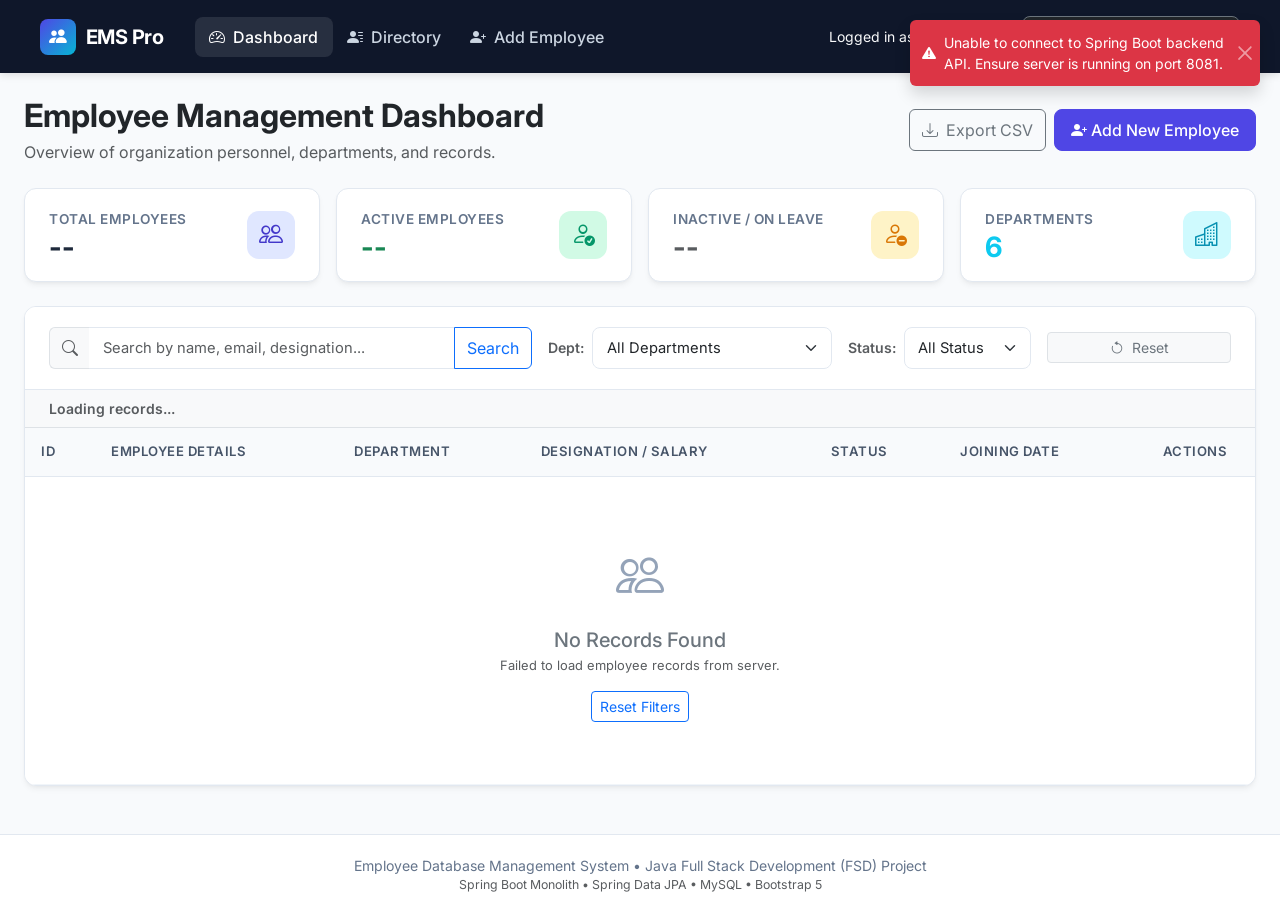
==== frontend/index.html @ 8de7b046 "feat: complete Employee Management System (Spring Boot, JPA, MySQL, Bootstrap) with documentation an" ====
<!DOCTYPE html>
<html lang="en">
<head>
    <meta charset="UTF-8">
    <meta name="viewport" content="width=device-width, initial-scale=1.0">
    <title>Employee Management System | Dashboard</title>
    <!-- Google Fonts -->
    <link rel="preconnect" href="https://fonts.googleapis.com">
    <link rel="preconnect" href="https://fonts.gstatic.com" crossorigin>
    <link href="https://fonts.googleapis.com/css2?family=Inter:wght@400;500;600;700&display=swap" rel="stylesheet">
    <!-- Bootstrap 5 CSS -->
    <link href="https://cdn.jsdelivr.net/npm/bootstrap@5.3.3/dist/css/bootstrap.min.css" rel="stylesheet">
    <!-- Bootstrap Icons -->
    <link rel="stylesheet" href="https://cdn.jsdelivr.net/npm/bootstrap-icons@1.11.3/font/bootstrap-icons.min.css">
    <!-- Custom CSS -->
    <link rel="stylesheet" href="css/style.css">
</head>
<body>

    <!-- Navigation Bar -->
    <nav class="navbar navbar-expand-lg navbar-dark navbar-custom">
        <div class="container-fluid px-lg-4">
            <a class="navbar-brand" href="index.html">
                <div class="brand-icon"><i class="bi bi-people-fill"></i></div>
                <span>EMS Pro</span>
            </a>
            <button class="navbar-toggler" type="button" data-bs-toggle="collapse" data-bs-target="#navbarContent">
                <span class="navbar-toggler-icon"></span>
            </button>
            <div class="collapse navbar-collapse" id="navbarContent">
                <ul class="navbar-nav me-auto mb-2 mb-lg-0 ms-lg-3">
                    <li class="nav-item">
                        <a class="nav-link active" href="index.html"><i class="bi bi-speedometer2 me-1"></i> Dashboard</a>
                    </li>
                    <li class="nav-item">
                        <a class="nav-link" href="employees.html"><i class="bi bi-person-lines-fill me-1"></i> Directory</a>
                    </li>
                    <li class="nav-item">
                        <a class="nav-link" href="add-employee.html"><i class="bi bi-person-plus-fill me-1"></i> Add Employee</a>
                    </li>
                </ul>

                <!-- Role Selector (Section 15) -->
                <div class="d-flex align-items-center gap-3">
                    <div class="d-flex align-items-center gap-2">
                        <span class="text-light small text-secondary">Logged in as:</span>
                        <div class="role-badge">
                            <i class="bi bi-shield-check text-warning"></i>
                            <span id="currentRoleDisplay">ADMIN</span>
                        </div>
                    </div>
                    <select id="roleSelect" class="form-select form-select-sm bg-dark text-light border-secondary" style="width: auto;">
                        <option value="ADMIN">Role: ADMIN (Full Access)</option>
                        <option value="HR">Role: HR (View / Add / Edit)</option>
                    </select>
                </div>
            </div>
        </div>
    </nav>

    <!-- Main Container -->
    <div class="container-fluid px-lg-4 py-4">

        <!-- Header & Action -->
        <div class="d-md-flex align-items-center justify-content-between mb-4">
            <div>
                <h2 class="fw-bold text-dark mb-1">Employee Management Dashboard</h2>
                <p class="text-muted mb-0">Overview of organization personnel, departments, and records.</p>
            </div>
            <div class="mt-3 mt-md-0 d-flex gap-2">
                <button class="btn btn-outline-secondary" onclick="exportToCSV()">
                    <i class="bi bi-download me-1"></i> Export CSV
                </button>
                <a href="add-employee.html" class="btn btn-primary-custom admin-hr-only">
                    <i class="bi bi-person-plus-fill me-1"></i> Add New Employee
                </a>
            </div>
        </div>

        <!-- Metric / Stats Cards -->
        <div class="row g-3 mb-4">
            <div class="col-12 col-sm-6 col-xl-3">
                <div class="stat-card">
                    <div class="d-flex align-items-center justify-content-between">
                        <div>
                            <div class="stat-title">Total Employees</div>
                            <div class="stat-value" id="statTotal">--</div>
                        </div>
                        <div class="stat-icon-wrapper stat-icon-primary">
                            <i class="bi bi-people"></i>
                        </div>
                    </div>
                </div>
            </div>
            <div class="col-12 col-sm-6 col-xl-3">
                <div class="stat-card">
                    <div class="d-flex align-items-center justify-content-between">
                        <div>
                            <div class="stat-title">Active Employees</div>
                            <div class="stat-value text-success" id="statActive">--</div>
                        </div>
                        <div class="stat-icon-wrapper stat-icon-success">
                            <i class="bi bi-person-check"></i>
                        </div>
                    </div>
                </div>
            </div>
            <div class="col-12 col-sm-6 col-xl-3">
                <div class="stat-card">
                    <div class="d-flex align-items-center justify-content-between">
                        <div>
                            <div class="stat-title">Inactive / On Leave</div>
                            <div class="stat-value text-muted" id="statInactive">--</div>
                        </div>
                        <div class="stat-icon-wrapper stat-icon-warning">
                            <i class="bi bi-person-dash"></i>
                        </div>
                    </div>
                </div>
            </div>
            <div class="col-12 col-sm-6 col-xl-3">
                <div class="stat-card">
                    <div class="d-flex align-items-center justify-content-between">
                        <div>
                            <div class="stat-title">Departments</div>
                            <div class="stat-value text-info" id="statDept">6</div>
                        </div>
                        <div class="stat-icon-wrapper stat-icon-info">
                            <i class="bi bi-buildings"></i>
                        </div>
                    </div>
                </div>
            </div>
        </div>

        <!-- Filter & Search Controls -->
        <div class="main-card mb-4">
            <div class="main-card-header">
                <div class="row g-3 align-items-center">
                    <!-- Search Input -->
                    <div class="col-12 col-md-5">
                        <div class="input-group">
                            <span class="input-group-text bg-light border-end-0"><i class="bi bi-search text-muted"></i></span>
                            <input type="text" id="searchInput" class="form-control border-start-0" placeholder="Search by name, email, designation...">
                            <button id="searchBtn" class="btn btn-outline-primary" type="button">Search</button>
                        </div>
                    </div>

                    <!-- Department Filter -->
                    <div class="col-12 col-sm-6 col-md-3">
                        <div class="d-flex align-items-center gap-2">
                            <label class="form-label mb-0 text-nowrap small text-muted">Dept:</label>
                            <select id="departmentFilter" class="form-select form-select-sm">
                                <option value="ALL">All Departments</option>
                                <option value="IT">IT</option>
                                <option value="HR">HR</option>
                                <option value="Finance">Finance</option>
                                <option value="Marketing">Marketing</option>
                                <option value="Sales">Sales</option>
                                <option value="Operations">Operations</option>
                            </select>
                        </div>
                    </div>

                    <!-- Status Filter -->
                    <div class="col-12 col-sm-6 col-md-2">
                        <div class="d-flex align-items-center gap-2">
                            <label class="form-label mb-0 text-nowrap small text-muted">Status:</label>
                            <select id="statusFilter" class="form-select form-select-sm">
                                <option value="ALL">All Status</option>
                                <option value="Active">Active</option>
                                <option value="Inactive">Inactive</option>
                            </select>
                        </div>
                    </div>

                    <!-- Reset Button -->
                    <div class="col-12 col-md-2 text-md-end">
                        <button id="resetFiltersBtn" class="btn btn-sm btn-light border text-secondary w-100 w-md-auto">
                            <i class="bi bi-arrow-counterclockwise me-1"></i> Reset
                        </button>
                    </div>
                </div>
            </div>

            <!-- Table Card Body -->
            <div class="card-body p-0">
                <div class="d-flex justify-content-between align-items-center px-4 py-2 border-bottom bg-light">
                    <span id="tableCountDisplay" class="small text-muted fw-semibold">Loading records...</span>
                    <div id="tableSpinner" class="spinner-border spinner-border-sm text-primary" role="status" style="display: none;">
                        <span class="visually-hidden">Loading...</span>
                    </div>
                </div>
                <div class="table-responsive">
                    <table class="table custom-table table-hover align-middle mb-0">
                        <thead>
                            <tr>
                                <th style="width: 70px;">ID</th>
                                <th>Employee Details</th>
                                <th>Department</th>
                                <th>Designation / Salary</th>
                                <th>Status</th>
                                <th>Joining Date</th>
                                <th style="width: 120px;" class="text-center">Actions</th>
                            </tr>
                        </thead>
                        <tbody id="employeeTableBody">
                            <!-- Populated dynamically via app.js -->
                        </tbody>
                    </table>
                </div>
            </div>
        </div>

    </div>

    <!-- View Employee Details Modal -->
    <div class="modal fade" id="viewEmployeeModal" tabindex="-1" aria-labelledby="viewModalLabel" aria-hidden="true">
        <div class="modal-dialog modal-dialog-centered">
            <div class="modal-content border-0 shadow">
                <div class="modal-header bg-primary text-white">
                    <h5 class="modal-title fw-bold" id="viewModalLabel"><i class="bi bi-person-badge me-2"></i> Employee Profile</h5>
                    <button type="button" class="btn-close btn-close-white" data-bs-dismiss="modal" aria-label="Close"></button>
                </div>
                <div class="modal-body p-4">
                    <div class="text-center mb-4">
                        <div class="stat-icon-wrapper stat-icon-primary mx-auto mb-2" style="width: 64px; height: 64px; font-size: 2rem;">
                            <i class="bi bi-person"></i>
                        </div>
                        <h4 class="fw-bold mb-0 text-dark" id="viewModalName">--</h4>
                        <div class="text-muted" id="viewModalDesignation">--</div>
                        <div class="mt-2" id="viewModalStatus"></div>
                    </div>

                    <div class="list-group list-group-flush border rounded-3">
                        <div class="list-group-item d-flex justify-content-between py-2">
                            <span class="text-muted small">Email</span>
                            <span class="fw-semibold small" id="viewModalEmail">--</span>
                        </div>
                        <div class="list-group-item d-flex justify-content-between py-2">
                            <span class="text-muted small">Phone</span>
                            <span class="fw-semibold small" id="viewModalPhone">--</span>
                        </div>
                        <div class="list-group-item d-flex justify-content-between py-2">
                            <span class="text-muted small">Department</span>
                            <span class="fw-semibold small" id="viewModalDept">--</span>
                        </div>
                        <div class="list-group-item d-flex justify-content-between py-2">
                            <span class="text-muted small">Monthly Salary</span>
                            <span class="fw-semibold small text-success" id="viewModalSalary">--</span>
                        </div>
                        <div class="list-group-item d-flex justify-content-between py-2">
                            <span class="text-muted small">Date of Birth</span>
                            <span class="fw-semibold small" id="viewModalDob">--</span>
                        </div>
                        <div class="list-group-item d-flex justify-content-between py-2">
                            <span class="text-muted small">Gender</span>
                            <span class="fw-semibold small" id="viewModalGender">--</span>
                        </div>
                        <div class="list-group-item d-flex justify-content-between py-2">
                            <span class="text-muted small">Joining Date</span>
                            <span class="fw-semibold small" id="viewModalJoiningDate">--</span>
                        </div>
                        <div class="list-group-item py-2">
                            <span class="text-muted small d-block mb-1">Address</span>
                            <span class="fw-semibold small text-secondary" id="viewModalAddress">--</span>
                        </div>
                    </div>
                </div>
                <div class="modal-footer bg-light">
                    <button type="button" class="btn btn-secondary btn-sm" data-bs-dismiss="modal">Close</button>
                </div>
            </div>
        </div>
    </div>

    <!-- Delete Confirmation Modal -->
    <div class="modal fade" id="deleteConfirmModal" tabindex="-1" aria-labelledby="deleteModalLabel" aria-hidden="true">
        <div class="modal-dialog modal-dialog-centered modal-sm">
            <div class="modal-content border-0 shadow">
                <div class="modal-body text-center p-4">
                    <div class="text-danger mb-3">
                        <i class="bi bi-exclamation-triangle-fill" style="font-size: 3rem;"></i>
                    </div>
                    <h5 class="fw-bold mb-2">Delete Employee?</h5>
                    <p class="text-muted small mb-4">
                        Are you sure you want to delete <strong id="deleteEmployeeName">this employee</strong>? This action will permanently remove the record from the MySQL database.
                    </p>
                    <div class="d-flex gap-2 justify-content-center">
                        <button type="button" class="btn btn-light btn-sm px-3" data-bs-dismiss="modal">Cancel</button>
                        <button type="button" id="confirmDeleteBtn" class="btn btn-danger btn-sm px-3">Yes, Delete</button>
                    </div>
                </div>
            </div>
        </div>
    </div>

    <!-- Footer -->
    <footer class="text-center">
        <div class="container">
            <p class="mb-0">Employee Database Management System &bull; Java Full Stack Development (FSD) Project</p>
            <p class="mb-0 small text-muted">Spring Boot Monolith &bull; Spring Data JPA &bull; MySQL &bull; Bootstrap 5</p>
        </div>
    </footer>

    <!-- Bootstrap 5 JS Bundle -->
    <script src="https://cdn.jsdelivr.net/npm/bootstrap@5.3.3/dist/js/bootstrap.bundle.min.js"></script>
    <!-- App Logic JS -->
    <script src="js/app.js"></script>
</body>
</html>
---- frontend/css/style.css ----
/* ========================================================
   Employee Database Management System - Custom Stylesheet
   Modern, Clean, Enterprise UI using Bootstrap 5
   ======================================================== */

:root {
    --primary-color: #4f46e5;
    --primary-hover: #4338ca;
    --primary-light: #eef2ff;
    --secondary-color: #0f172a;
    --accent-color: #06b6d4;
    --success-color: #10b981;
    --warning-color: #f59e0b;
    --danger-color: #ef4444;
    --bg-light: #f8fafc;
    --card-bg: #ffffff;
    --border-color: #e2e8f0;
    --text-primary: #1e293b;
    --text-muted: #64748b;
    --radius-sm: 8px;
    --radius-md: 12px;
    --radius-lg: 16px;
    --shadow-subtle: 0 1px 3px 0 rgba(0, 0, 0, 0.05), 0 1px 2px -1px rgba(0, 0, 0, 0.05);
    --shadow-card: 0 4px 6px -1px rgba(0, 0, 0, 0.05), 0 2px 4px -2px rgba(0, 0, 0, 0.05);
    --shadow-hover: 0 10px 15px -3px rgba(0, 0, 0, 0.08), 0 4px 6px -4px rgba(0, 0, 0, 0.04);
}

body {
    font-family: 'Inter', -apple-system, BlinkMacSystemFont, "Segoe UI", Roboto, Helvetica, Arial, sans-serif;
    background-color: var(--bg-light);
    color: var(--text-primary);
    min-height: 100vh;
    display: flex;
    flex-direction: column;
}

/* Navbar */
.navbar-custom {
    background-color: var(--secondary-color);
    box-shadow: 0 2px 8px rgba(0,0,0,0.12);
    padding: 0.85rem 1rem;
}

.navbar-brand {
    font-weight: 700;
    font-size: 1.25rem;
    letter-spacing: -0.5px;
    display: flex;
    align-items: center;
    gap: 0.6rem;
}

.brand-icon {
    width: 36px;
    height: 36px;
    border-radius: 8px;
    background: linear-gradient(135deg, #4f46e5, #06b6d4);
    display: flex;
    align-items: center;
    justify-content: center;
    color: #fff;
    font-size: 1.1rem;
}

.nav-link {
    font-weight: 500;
    color: #cbd5e1 !important;
    padding: 0.5rem 0.9rem !important;
    border-radius: var(--radius-sm);
    transition: all 0.2s ease;
}

.nav-link:hover, .nav-link.active {
    color: #ffffff !important;
    background-color: rgba(255, 255, 255, 0.1);
}

/* Stat Cards */
.stat-card {
    background-color: var(--card-bg);
    border: 1px solid var(--border-color);
    border-radius: var(--radius-md);
    padding: 1.25rem 1.5rem;
    box-shadow: var(--shadow-card);
    transition: transform 0.2s ease, box-shadow 0.2s ease;
    position: relative;
    overflow: hidden;
}

.stat-card:hover {
    transform: translateY(-2px);
    box-shadow: var(--shadow-hover);
}

.stat-icon-wrapper {
    width: 48px;
    height: 48px;
    border-radius: 12px;
    display: flex;
    align-items: center;
    justify-content: center;
    font-size: 1.5rem;
}

.stat-icon-primary {
    background-color: #e0e7ff;
    color: #4338ca;
}

.stat-icon-success {
    background-color: #d1fae5;
    color: #059669;
}

.stat-icon-warning {
    background-color: #fef3c7;
    color: #d97706;
}

.stat-icon-info {
    background-color: #cffafe;
    color: #0891b2;
}

.stat-title {
    font-size: 0.85rem;
    font-weight: 600;
    text-transform: uppercase;
    letter-spacing: 0.5px;
    color: var(--text-muted);
    margin-bottom: 0.25rem;
}

.stat-value {
    font-size: 1.75rem;
    font-weight: 700;
    color: var(--text-primary);
    line-height: 1;
}

/* Cards & Containers */
.main-card {
    background: var(--card-bg);
    border: 1px solid var(--border-color);
    border-radius: var(--radius-md);
    box-shadow: var(--shadow-card);
    overflow: hidden;
}

.main-card-header {
    background-color: #ffffff;
    border-bottom: 1px solid var(--border-color);
    padding: 1.25rem 1.5rem;
}

/* Table styling */
.custom-table {
    margin-bottom: 0;
}

.custom-table thead th {
    background-color: #f8fafc;
    color: #475569;
    font-weight: 600;
    font-size: 0.82rem;
    text-transform: uppercase;
    letter-spacing: 0.5px;
    border-bottom: 1px solid var(--border-color);
    padding: 0.9rem 1rem;
    white-space: nowrap;
}

.custom-table tbody td {
    padding: 0.9rem 1rem;
    vertical-align: middle;
    border-bottom: 1px solid #f1f5f9;
    font-size: 0.92rem;
}

.custom-table tbody tr:hover {
    background-color: #f8fafc;
}

.employee-avatar {
    width: 38px;
    height: 38px;
    border-radius: 50%;
    background-color: #e0e7ff;
    color: #4338ca;
    display: inline-flex;
    align-items: center;
    justify-content: center;
    font-weight: 600;
    font-size: 0.88rem;
    margin-right: 0.75rem;
}

/* Status Badges */
.badge-status {
    padding: 0.35rem 0.65rem;
    font-size: 0.78rem;
    font-weight: 600;
    border-radius: 9999px;
}

.badge-status-active {
    background-color: #d1fae5;
    color: #065f46;
    border: 1px solid #a7f3d0;
}

.badge-status-inactive {
    background-color: #f1f5f9;
    color: #475569;
    border: 1px solid #cbd5e1;
}

.badge-department {
    background-color: #f1f5f9;
    color: #334155;
    border-radius: 6px;
    padding: 0.25rem 0.55rem;
    font-size: 0.8rem;
    font-weight: 500;
}

/* Buttons */
.btn-primary-custom {
    background-color: var(--primary-color);
    border-color: var(--primary-color);
    color: #ffffff;
    font-weight: 500;
    padding: 0.5rem 1rem;
    border-radius: var(--radius-sm);
    transition: all 0.2s ease;
}

.btn-primary-custom:hover {
    background-color: var(--primary-hover);
    border-color: var(--primary-hover);
    color: #ffffff;
}

.btn-action {
    width: 32px;
    height: 32px;
    padding: 0;
    display: inline-flex;
    align-items: center;
    justify-content: center;
    border-radius: 6px;
    font-size: 0.85rem;
    transition: all 0.15s ease;
}

/* Empty State */
.empty-state {
    padding: 3rem 1.5rem;
    text-align: center;
}

.empty-state-icon {
    font-size: 3rem;
    color: #94a3b8;
    margin-bottom: 1rem;
}

/* Form Styling */
.form-label {
    font-weight: 600;
    font-size: 0.88rem;
    color: #334155;
    margin-bottom: 0.4rem;
}

.form-control, .form-select {
    border-radius: var(--radius-sm);
    border: 1px solid var(--border-color);
    padding: 0.55rem 0.85rem;
    font-size: 0.92rem;
    transition: border-color 0.15s ease, box-shadow 0.15s ease;
}

.form-control:focus, .form-select:focus {
    border-color: var(--primary-color);
    box-shadow: 0 0 0 3px rgba(79, 70, 229, 0.15);
}

.required-star {
    color: var(--danger-color);
    font-weight: bold;
}

/* Role badge */
.role-badge {
    background: rgba(255, 255, 255, 0.15);
    border: 1px solid rgba(255, 255, 255, 0.3);
    color: #fff;
    font-size: 0.78rem;
    padding: 0.25rem 0.6rem;
    border-radius: 9999px;
    display: inline-flex;
    align-items: center;
    gap: 0.35rem;
}

/* Toast alert container */
#toastContainer {
    position: fixed;
    top: 20px;
    right: 20px;
    z-index: 9999;
}

/* Footer */
footer {
    margin-top: auto;
    background-color: #ffffff;
    border-top: 1px solid var(--border-color);
    padding: 1.25rem 0;
    font-size: 0.88rem;
    color: var(--text-muted);
}
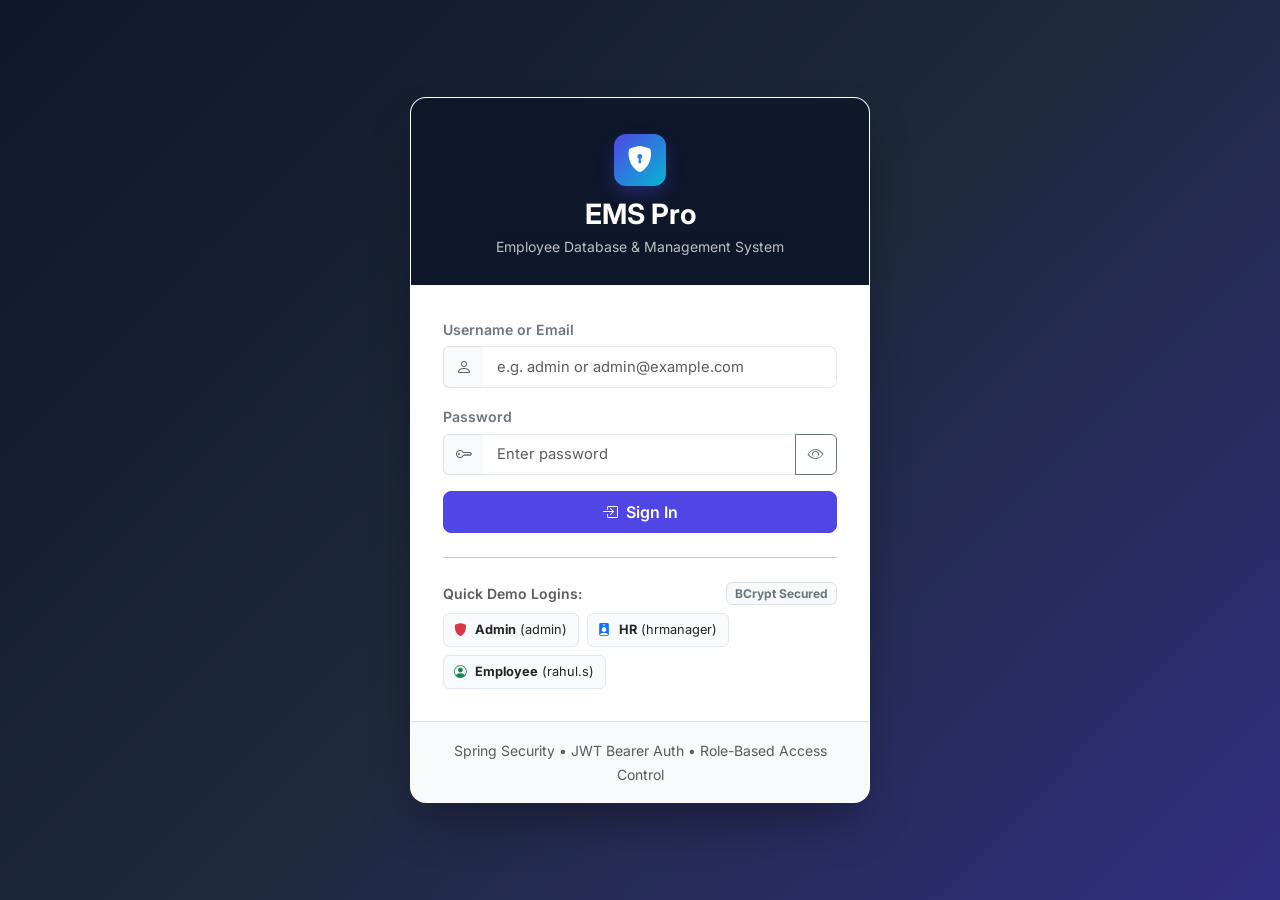
==== commit edfbfd60: "feat(security): implement Phase 1 Spring Security and JWT authentication foundation" ====
--- a/frontend/index.html
+++ b/frontend/index.html
@@ -3,8 +3,8 @@
 <head>
     <meta charset="UTF-8">
     <meta name="viewport" content="width=device-width, initial-scale=1.0">
-    <title>Employee Management System | Dashboard</title>
-    <!-- Google Fonts -->
+    <title>Employee Management System | EMS Pro Dashboard</title>
+    <!-- Google Fonts: Inter -->
     <link rel="preconnect" href="https://fonts.googleapis.com">
     <link rel="preconnect" href="https://fonts.gstatic.com" crossorigin>
     <link href="https://fonts.googleapis.com/css2?family=Inter:wght@400;500;600;700&display=swap" rel="stylesheet">
@@ -29,30 +29,39 @@
             </button>
             <div class="collapse navbar-collapse" id="navbarContent">
                 <ul class="navbar-nav me-auto mb-2 mb-lg-0 ms-lg-3">
-                    <li class="nav-item">
+                    <li class="nav-item nav-admin-hr">
                         <a class="nav-link active" href="index.html"><i class="bi bi-speedometer2 me-1"></i> Dashboard</a>
                     </li>
-                    <li class="nav-item">
+                    <li class="nav-item nav-admin-hr">
                         <a class="nav-link" href="employees.html"><i class="bi bi-person-lines-fill me-1"></i> Directory</a>
                     </li>
-                    <li class="nav-item">
+                    <li class="nav-item nav-admin-hr">
                         <a class="nav-link" href="add-employee.html"><i class="bi bi-person-plus-fill me-1"></i> Add Employee</a>
                     </li>
+                    <li class="nav-item">
+                        <a class="nav-link" href="profile.html"><i class="bi bi-person-circle me-1"></i> My Profile</a>
+                    </li>
                 </ul>
 
-                <!-- Role Selector (Section 15) -->
-                <div class="d-flex align-items-center gap-3">
+                <!-- Authenticated User Display & Actions -->
+                <div class="d-flex align-items-center gap-2">
                     <div class="d-flex align-items-center gap-2">
-                        <span class="text-light small text-secondary">Logged in as:</span>
+                        <span class="text-light small text-secondary">User:</span>
                         <div class="role-badge">
                             <i class="bi bi-shield-check text-warning"></i>
-                            <span id="currentRoleDisplay">ADMIN</span>
-                        </div>
-                    </div>
-                    <select id="roleSelect" class="form-select form-select-sm bg-dark text-light border-secondary" style="width: auto;">
-                        <option value="ADMIN">Role: ADMIN (Full Access)</option>
-                        <option value="HR">Role: HR (View / Add / Edit)</option>
-                    </select>
+                            <span id="currentUsernameDisplay">admin</span>
+                            <span class="badge bg-secondary ms-1" id="currentRoleDisplay">ADMIN</span>
+                        </div>
+                    </div>
+                    <button class="btn btn-sm btn-outline-info admin-only d-none" data-bs-toggle="modal" data-bs-target="#registerUserModal" title="Register New System User">
+                        <i class="bi bi-person-plus"></i> New User
+                    </button>
+                    <button class="btn btn-sm btn-outline-warning" data-bs-toggle="modal" data-bs-target="#changePasswordModal" title="Change Password">
+                        <i class="bi bi-key"></i> Password
+                    </button>
+                    <button class="btn btn-sm btn-outline-danger" onclick="logout()" title="Sign Out">
+                        <i class="bi bi-box-arrow-right"></i> Sign Out
+                    </button>
                 </div>
             </div>
         </div>
@@ -67,18 +76,18 @@
                 <h2 class="fw-bold text-dark mb-1">Employee Management Dashboard</h2>
                 <p class="text-muted mb-0">Overview of organization personnel, departments, and records.</p>
             </div>
-            <div class="mt-3 mt-md-0 d-flex gap-2">
+            <div class="mt-3 mt-md-0 d-flex gap-2 admin-hr-only">
                 <button class="btn btn-outline-secondary" onclick="exportToCSV()">
                     <i class="bi bi-download me-1"></i> Export CSV
                 </button>
-                <a href="add-employee.html" class="btn btn-primary-custom admin-hr-only">
+                <a href="add-employee.html" class="btn btn-primary-custom">
                     <i class="bi bi-person-plus-fill me-1"></i> Add New Employee
                 </a>
             </div>
         </div>
 
-        <!-- Metric / Stats Cards -->
-        <div class="row g-3 mb-4">
+        <!-- Metric / Stats Cards (Admin & HR) -->
+        <div class="row g-3 mb-4 admin-hr-only" id="statsRow">
             <div class="col-12 col-sm-6 col-xl-3">
                 <div class="stat-card">
                     <div class="d-flex align-items-center justify-content-between">
@@ -122,93 +131,132 @@
                 <div class="stat-card">
                     <div class="d-flex align-items-center justify-content-between">
                         <div>
-                            <div class="stat-title">Departments</div>
-                            <div class="stat-value text-info" id="statDept">6</div>
-                        </div>
-                        <div class="stat-icon-wrapper stat-icon-info">
-                            <i class="bi bi-buildings"></i>
-                        </div>
-                    </div>
-                </div>
-            </div>
-        </div>
-
-        <!-- Filter & Search Controls -->
-        <div class="main-card mb-4">
-            <div class="main-card-header">
-                <div class="row g-3 align-items-center">
-                    <!-- Search Input -->
-                    <div class="col-12 col-md-5">
-                        <div class="input-group">
-                            <span class="input-group-text bg-light border-end-0"><i class="bi bi-search text-muted"></i></span>
-                            <input type="text" id="searchInput" class="form-control border-start-0" placeholder="Search by name, email, designation...">
-                            <button id="searchBtn" class="btn btn-outline-primary" type="button">Search</button>
-                        </div>
-                    </div>
-
-                    <!-- Department Filter -->
-                    <div class="col-12 col-sm-6 col-md-3">
-                        <div class="d-flex align-items-center gap-2">
-                            <label class="form-label mb-0 text-nowrap small text-muted">Dept:</label>
-                            <select id="departmentFilter" class="form-select form-select-sm">
-                                <option value="ALL">All Departments</option>
-                                <option value="IT">IT</option>
-                                <option value="HR">HR</option>
-                                <option value="Finance">Finance</option>
-                                <option value="Marketing">Marketing</option>
-                                <option value="Sales">Sales</option>
-                                <option value="Operations">Operations</option>
-                            </select>
-                        </div>
-                    </div>
-
-                    <!-- Status Filter -->
-                    <div class="col-12 col-sm-6 col-md-2">
-                        <div class="d-flex align-items-center gap-2">
-                            <label class="form-label mb-0 text-nowrap small text-muted">Status:</label>
-                            <select id="statusFilter" class="form-select form-select-sm">
-                                <option value="ALL">All Status</option>
-                                <option value="Active">Active</option>
-                                <option value="Inactive">Inactive</option>
-                            </select>
-                        </div>
-                    </div>
-
-                    <!-- Reset Button -->
-                    <div class="col-12 col-md-2 text-md-end">
-                        <button id="resetFiltersBtn" class="btn btn-sm btn-light border text-secondary w-100 w-md-auto">
-                            <i class="bi bi-arrow-counterclockwise me-1"></i> Reset
-                        </button>
-                    </div>
-                </div>
-            </div>
-
-            <!-- Table Card Body -->
-            <div class="card-body p-0">
-                <div class="d-flex justify-content-between align-items-center px-4 py-2 border-bottom bg-light">
-                    <span id="tableCountDisplay" class="small text-muted fw-semibold">Loading records...</span>
-                    <div id="tableSpinner" class="spinner-border spinner-border-sm text-primary" role="status" style="display: none;">
+                            <div class="stat-title">Security Status</div>
+                            <div class="stat-value text-primary fs-5" id="securityBadge">JWT Active</div>
+                        </div>
+                        <div class="stat-icon-wrapper stat-icon-primary">
+                            <i class="bi bi-shield-check"></i>
+                        </div>
+                    </div>
+                </div>
+            </div>
+        </div>
+
+        <!-- Employee Role Notice & View (Visible when role is EMPLOYEE) -->
+        <div id="employeeRoleViewContainer" class="d-none mb-4">
+            <div class="alert alert-info border-info d-flex align-items-center justify-content-between">
+                <div>
+                    <i class="bi bi-info-circle-fill me-2 fs-5"></i>
+                    <strong>Employee Access Mode:</strong> You are signed in as an employee. In accordance with organizational security policies, employees can view only their personal profile record and cannot access the company-wide personnel directory.
+                </div>
+                <a href="profile.html" class="btn btn-sm btn-primary">
+                    <i class="bi bi-person-badge me-1"></i> Full Profile
+                </a>
+            </div>
+
+            <div class="main-card">
+                <div class="main-card-header d-flex align-items-center justify-content-between">
+                    <h5 class="fw-bold mb-0 text-dark"><i class="bi bi-person-circle text-primary me-2"></i>My Employee Profile Details</h5>
+                    <span class="badge bg-success" id="empRoleStatusBadge">Active</span>
+                </div>
+                <div class="card-body p-4" id="empRoleCardBody">
+                    <div class="text-center py-4" id="empRoleSpinner">
+                        <div class="spinner-border text-primary" role="status"></div>
+                    </div>
+                    <div id="empRoleDetails" class="row g-3 d-none">
+                        <div class="col-md-3 text-center border-end">
+                            <div class="employee-avatar mx-auto mb-2" id="empRoleAvatar" style="width: 72px; height: 72px; font-size: 1.8rem;">RS</div>
+                            <h5 class="fw-bold text-dark mb-0" id="empRoleName">Rahul Sharma</h5>
+                            <span class="text-muted small" id="empRoleDesignation">Senior Java Engineer</span>
+                        </div>
+                        <div class="col-md-9">
+                            <div class="row g-2">
+                                <div class="col-sm-4"><span class="text-muted small">Employee ID:</span><div class="fw-bold" id="empRoleId">#1</div></div>
+                                <div class="col-sm-4"><span class="text-muted small">Email:</span><div class="fw-semibold" id="empRoleEmail">--</div></div>
+                                <div class="col-sm-4"><span class="text-muted small">Phone:</span><div class="fw-semibold" id="empRolePhone">--</div></div>
+                                <div class="col-sm-4"><span class="text-muted small">Department:</span><div class="fw-semibold" id="empRoleDept">--</div></div>
+                                <div class="col-sm-4"><span class="text-muted small">Joining Date:</span><div class="fw-semibold" id="empRoleJoin">--</div></div>
+                                <div class="col-sm-4"><span class="text-muted small">Salary:</span><div class="fw-bold text-success" id="empRoleSalary">--</div></div>
+                            </div>
+                        </div>
+                    </div>
+                </div>
+            </div>
+        </div>
+
+        <!-- Filter & Search Section (Admin & HR) -->
+        <div class="filter-card mb-4 admin-hr-only">
+            <div class="row g-3 align-items-end">
+                <div class="col-12 col-md-4">
+                    <label class="form-label form-label-custom">Search Employees</label>
+                    <div class="input-group">
+                        <span class="input-group-text bg-white border-end-0 text-muted"><i class="bi bi-search"></i></span>
+                        <input type="text" id="searchInput" class="form-control border-start-0 ps-0" placeholder="Search by name, email, or designation...">
+                    </div>
+                </div>
+                <div class="col-12 col-sm-6 col-md-3">
+                    <label class="form-label form-label-custom">Filter by Department</label>
+                    <select id="departmentFilter" class="form-select">
+                        <option value="ALL">All Departments</option>
+                        <option value="Engineering">Engineering</option>
+                        <option value="Human Resources">Human Resources</option>
+                        <option value="Marketing">Marketing</option>
+                        <option value="Finance">Finance</option>
+                        <option value="Operations">Operations</option>
+                        <option value="Sales">Sales</option>
+                    </select>
+                </div>
+                <div class="col-12 col-sm-6 col-md-3">
+                    <label class="form-label form-label-custom">Filter by Status</label>
+                    <select id="statusFilter" class="form-select">
+                        <option value="ALL">All Statuses</option>
+                        <option value="Active">Active</option>
+                        <option value="Inactive">Inactive</option>
+                    </select>
+                </div>
+                <div class="col-12 col-md-2 d-flex gap-2">
+                    <button class="btn btn-outline-secondary w-100" id="resetFiltersBtn" title="Reset Filters">
+                        <i class="bi bi-arrow-counterclockwise me-1"></i> Reset
+                    </button>
+                </div>
+            </div>
+        </div>
+
+        <!-- Employee Table Card (Admin & HR) -->
+        <div class="main-card admin-hr-only">
+            <div class="main-card-header d-flex flex-wrap align-items-center justify-content-between gap-2">
+                <div class="d-flex align-items-center gap-2">
+                    <h5 class="fw-bold text-dark mb-0">Employee Directory</h5>
+                    <span class="badge bg-light text-secondary border" id="tableCountDisplay">Showing 0 employees</span>
+                </div>
+                <div class="d-flex align-items-center gap-2">
+                    <div class="spinner-border spinner-border-sm text-primary" id="tableSpinner" role="status" style="display: none;">
                         <span class="visually-hidden">Loading...</span>
                     </div>
-                </div>
-                <div class="table-responsive">
-                    <table class="table custom-table table-hover align-middle mb-0">
-                        <thead>
-                            <tr>
-                                <th style="width: 70px;">ID</th>
-                                <th>Employee Details</th>
-                                <th>Department</th>
-                                <th>Designation / Salary</th>
-                                <th>Status</th>
-                                <th>Joining Date</th>
-                                <th style="width: 120px;" class="text-center">Actions</th>
-                            </tr>
-                        </thead>
-                        <tbody id="employeeTableBody">
-                            <!-- Populated dynamically via app.js -->
-                        </tbody>
-                    </table>
-                </div>
+                    <button class="btn btn-sm btn-outline-secondary" onclick="loadEmployees()" title="Refresh records">
+                        <i class="bi bi-arrow-clockwise"></i> Refresh
+                    </button>
+                </div>
+            </div>
+
+            <div class="table-responsive">
+                <table class="table table-custom align-middle mb-0">
+                    <thead>
+                        <tr>
+                            <th scope="col" style="width: 70px;">ID</th>
+                            <th scope="col">Employee Name</th>
+                            <th scope="col">Department</th>
+                            <th scope="col">Designation</th>
+                            <th scope="col">Status</th>
+                            <th scope="col">Joining Date</th>
+                            <th scope="col">Salary</th>
+                            <th scope="col" class="text-center" style="width: 140px;">Actions</th>
+                        </tr>
+                    </thead>
+                    <tbody id="employeeTableBody">
+                        <!-- Populated dynamically via app.js -->
+                    </tbody>
+                </table>
             </div>
         </div>
 
@@ -218,32 +266,36 @@
     <div class="modal fade" id="viewEmployeeModal" tabindex="-1" aria-labelledby="viewModalLabel" aria-hidden="true">
         <div class="modal-dialog modal-dialog-centered">
             <div class="modal-content border-0 shadow">
-                <div class="modal-header bg-primary text-white">
-                    <h5 class="modal-title fw-bold" id="viewModalLabel"><i class="bi bi-person-badge me-2"></i> Employee Profile</h5>
-                    <button type="button" class="btn-close btn-close-white" data-bs-dismiss="modal" aria-label="Close"></button>
+                <div class="modal-header bg-light">
+                    <h5 class="modal-title fw-bold text-dark" id="viewModalLabel">
+                        <i class="bi bi-person-badge me-2 text-primary"></i>Employee Details
+                    </h5>
+                    <button type="button" class="btn-close" data-bs-dismiss="modal" aria-label="Close"></button>
                 </div>
                 <div class="modal-body p-4">
                     <div class="text-center mb-4">
-                        <div class="stat-icon-wrapper stat-icon-primary mx-auto mb-2" style="width: 64px; height: 64px; font-size: 2rem;">
-                            <i class="bi bi-person"></i>
-                        </div>
-                        <h4 class="fw-bold mb-0 text-dark" id="viewModalName">--</h4>
-                        <div class="text-muted" id="viewModalDesignation">--</div>
-                        <div class="mt-2" id="viewModalStatus"></div>
-                    </div>
-
-                    <div class="list-group list-group-flush border rounded-3">
-                        <div class="list-group-item d-flex justify-content-between py-2">
-                            <span class="text-muted small">Email</span>
+                        <div class="employee-avatar mx-auto mb-2" id="viewModalAvatar" style="width: 64px; height: 64px; font-size: 1.5rem;">JD</div>
+                        <h5 class="fw-bold mb-0 text-dark" id="viewModalFullName">John Doe</h5>
+                        <p class="text-muted small mb-1" id="viewModalDesignation">Software Engineer</p>
+                        <span class="badge" id="viewModalStatusBadge">Active</span>
+                    </div>
+
+                    <div class="list-group list-group-flush border-top border-bottom">
+                        <div class="list-group-item d-flex justify-content-between py-2">
+                            <span class="text-muted small">Employee ID</span>
+                            <span class="fw-semibold small" id="viewModalId">--</span>
+                        </div>
+                        <div class="list-group-item d-flex justify-content-between py-2">
+                            <span class="text-muted small">Email Address</span>
                             <span class="fw-semibold small" id="viewModalEmail">--</span>
                         </div>
                         <div class="list-group-item d-flex justify-content-between py-2">
-                            <span class="text-muted small">Phone</span>
+                            <span class="text-muted small">Phone Number</span>
                             <span class="fw-semibold small" id="viewModalPhone">--</span>
                         </div>
                         <div class="list-group-item d-flex justify-content-between py-2">
                             <span class="text-muted small">Department</span>
-                            <span class="fw-semibold small" id="viewModalDept">--</span>
+                            <span class="fw-semibold small" id="viewModalDepartment">--</span>
                         </div>
                         <div class="list-group-item d-flex justify-content-between py-2">
                             <span class="text-muted small">Monthly Salary</span>
@@ -295,11 +347,92 @@
         </div>
     </div>
 
+    <!-- Change Password Modal -->
+    <div class="modal fade" id="changePasswordModal" tabindex="-1" aria-labelledby="changePasswordModalLabel" aria-hidden="true">
+        <div class="modal-dialog modal-dialog-centered">
+            <div class="modal-content">
+                <div class="modal-header">
+                    <h5 class="modal-title fw-bold" id="changePasswordModalLabel"><i class="bi bi-shield-lock me-2 text-warning"></i>Change Password</h5>
+                    <button type="button" class="btn-close" data-bs-dismiss="modal" aria-label="Close"></button>
+                </div>
+                <div class="modal-body p-4">
+                    <div id="changePasswordAlert" class="alert d-none py-2 px-3 small" role="alert"></div>
+                    <form id="changePasswordForm" novalidate>
+                        <div class="mb-3">
+                            <label for="currentPasswordInput" class="form-label small fw-semibold">Current Password</label>
+                            <input type="password" class="form-control" id="currentPasswordInput" required>
+                        </div>
+                        <div class="mb-3">
+                            <label for="newPasswordInput" class="form-label small fw-semibold">New Password (min 6 characters)</label>
+                            <input type="password" class="form-control" id="newPasswordInput" required>
+                        </div>
+                        <div class="mb-3">
+                            <label for="confirmPasswordInput" class="form-label small fw-semibold">Confirm New Password</label>
+                            <input type="password" class="form-control" id="confirmPasswordInput" required>
+                        </div>
+                        <div class="d-flex justify-content-end gap-2 mt-4">
+                            <button type="button" class="btn btn-outline-secondary" data-bs-dismiss="modal">Cancel</button>
+                            <button type="submit" class="btn btn-primary-custom" id="submitChangePasswordBtn">Update Password</button>
+                        </div>
+                    </form>
+                </div>
+            </div>
+        </div>
+    </div>
+
+    <!-- Register User Modal (ADMIN only) -->
+    <div class="modal fade" id="registerUserModal" tabindex="-1" aria-labelledby="registerUserModalLabel" aria-hidden="true">
+        <div class="modal-dialog modal-dialog-centered">
+            <div class="modal-content">
+                <div class="modal-header">
+                    <h5 class="modal-title fw-bold" id="registerUserModalLabel"><i class="bi bi-person-plus-fill me-2 text-primary"></i>Register New System User</h5>
+                    <button type="button" class="btn-close" data-bs-dismiss="modal" aria-label="Close"></button>
+                </div>
+                <div class="modal-body p-4">
+                    <div id="registerUserAlert" class="alert d-none py-2 px-3 small" role="alert"></div>
+                    <form id="registerUserForm" novalidate>
+                        <div class="mb-3">
+                            <label for="regUsernameInput" class="form-label small fw-semibold">Username</label>
+                            <input type="text" class="form-control" id="regUsernameInput" required placeholder="e.g. jdoe">
+                        </div>
+                        <div class="mb-3">
+                            <label for="regEmailInput" class="form-label small fw-semibold">Email Address</label>
+                            <input type="email" class="form-control" id="regEmailInput" required placeholder="e.g. jdoe@example.com">
+                        </div>
+                        <div class="mb-3">
+                            <label for="regPasswordInput" class="form-label small fw-semibold">Password</label>
+                            <input type="password" class="form-control" id="regPasswordInput" required placeholder="Minimum 6 characters">
+                        </div>
+                        <div class="mb-3">
+                            <label for="regRoleSelect" class="form-label small fw-semibold">User Role</label>
+                            <select class="form-select" id="regRoleSelect" required>
+                                <option value="ADMIN">ADMIN - Full Administrative Access</option>
+                                <option value="HR">HR - Personnel Management (No Deletion)</option>
+                                <option value="EMPLOYEE">EMPLOYEE - Self Service View Only</option>
+                            </select>
+                        </div>
+                        <div class="mb-3">
+                            <label for="regEmployeeIdInput" class="form-label small fw-semibold">Linked Employee ID (Optional, for EMPLOYEE role)</label>
+                            <input type="number" class="form-control" id="regEmployeeIdInput" placeholder="e.g. 1">
+                        </div>
+                        <div class="d-flex justify-content-end gap-2 mt-4">
+                            <button type="button" class="btn btn-outline-secondary" data-bs-dismiss="modal">Cancel</button>
+                            <button type="submit" class="btn btn-primary-custom" id="submitRegisterUserBtn">Register User</button>
+                        </div>
+                    </form>
+                </div>
+            </div>
+        </div>
+    </div>
+
+    <!-- Toast Notification Container -->
+    <div class="toast-container position-fixed bottom-0 end-0 p-3" id="toastContainer" style="z-index: 1090;"></div>
+
     <!-- Footer -->
     <footer class="text-center">
         <div class="container">
             <p class="mb-0">Employee Database Management System &bull; Java Full Stack Development (FSD) Project</p>
-            <p class="mb-0 small text-muted">Spring Boot Monolith &bull; Spring Data JPA &bull; MySQL &bull; Bootstrap 5</p>
+            <p class="mb-0 small text-muted">Spring Boot Monolith &bull; Spring Security &bull; JWT Authentication &bull; MySQL &bull; Bootstrap 5</p>
         </div>
     </footer>
 
